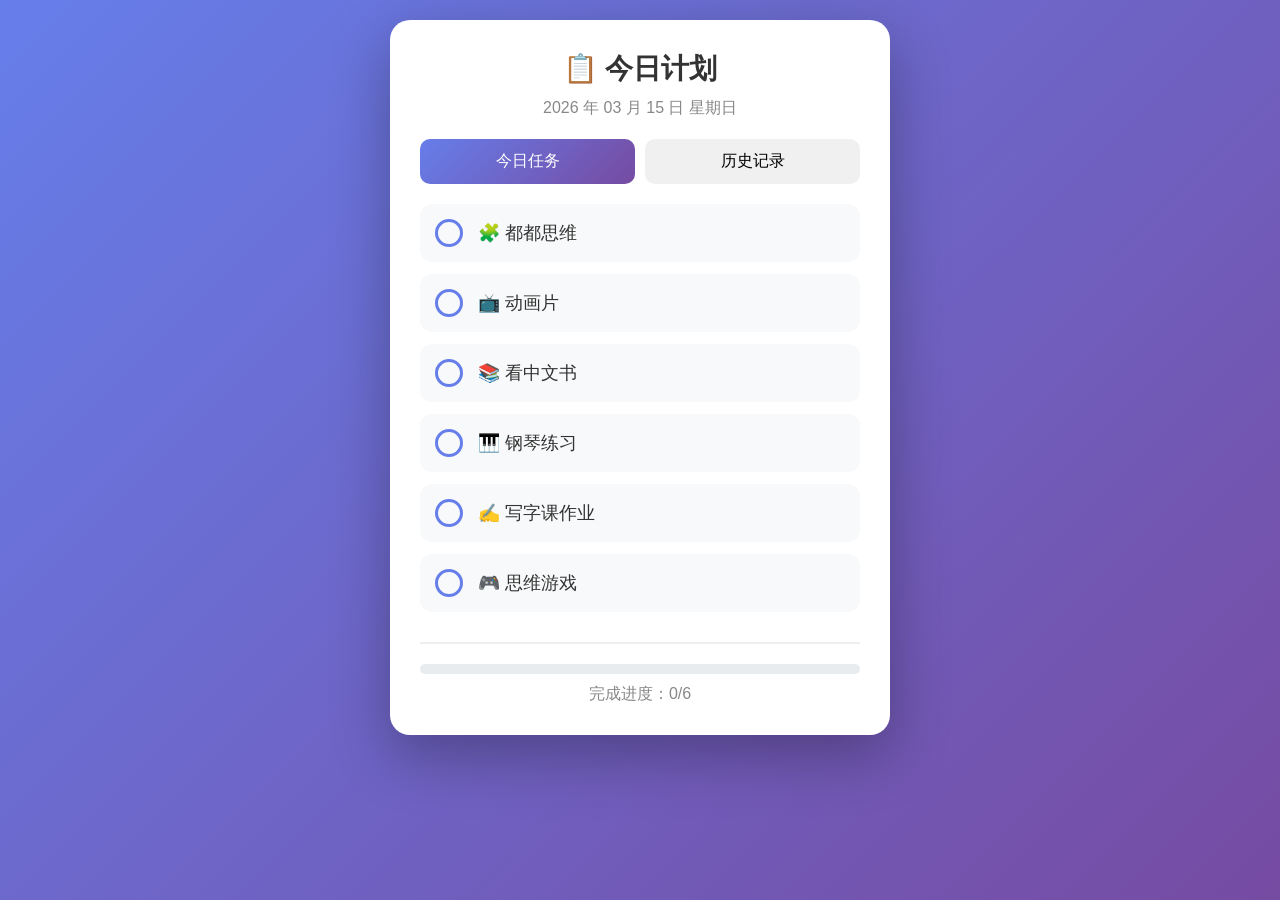
==== today.html @ c58dd6b8 "Add todolist app with history tracking" ====
<!DOCTYPE html>
<html lang="zh-CN">
<head>
    <meta charset="UTF-8">
    <meta name="viewport" content="width=device-width, initial-scale=1.0">
    <title>📋 今日计划</title>
    <style>
        * {
            margin: 0;
            padding: 0;
            box-sizing: border-box;
        }
        body {
            font-family: -apple-system, BlinkMacSystemFont, "Segoe UI", Roboto, sans-serif;
            background: linear-gradient(135deg, #667eea 0%, #764ba2 100%);
            min-height: 100vh;
            padding: 20px;
        }
        .container {
            max-width: 500px;
            margin: 0 auto;
            background: white;
            border-radius: 20px;
            padding: 30px;
            box-shadow: 0 20px 60px rgba(0,0,0,0.3);
        }
        h1 {
            text-align: center;
            color: #333;
            margin-bottom: 10px;
            font-size: 28px;
        }
        .date {
            text-align: center;
            color: #888;
            margin-bottom: 20px;
            font-size: 16px;
        }
        .nav-tabs {
            display: flex;
            gap: 10px;
            margin-bottom: 20px;
        }
        .nav-tab {
            flex: 1;
            padding: 12px;
            border: none;
            background: #f0f0f0;
            border-radius: 10px;
            cursor: pointer;
            font-size: 16px;
            transition: all 0.3s;
        }
        .nav-tab.active {
            background: linear-gradient(135deg, #667eea, #764ba2);
            color: white;
        }
        .task-list {
            list-style: none;
        }
        .task-item {
            display: flex;
            align-items: center;
            padding: 15px;
            margin-bottom: 12px;
            background: #f8f9fa;
            border-radius: 12px;
            cursor: pointer;
            transition: all 0.3s ease;
        }
        .task-item:hover {
            background: #e9ecef;
            transform: translateX(5px);
        }
        .task-item.completed {
            background: #d4edda;
            opacity: 0.7;
        }
        .task-item.completed .task-text {
            text-decoration: line-through;
            color: #888;
        }
        .checkbox {
            width: 28px;
            height: 28px;
            border: 3px solid #667eea;
            border-radius: 50%;
            margin-right: 15px;
            display: flex;
            align-items: center;
            justify-content: center;
            flex-shrink: 0;
            transition: all 0.3s ease;
        }
        .task-item.completed .checkbox {
            background: #28a745;
            border-color: #28a745;
        }
        .checkbox::after {
            content: '✓';
            color: white;
            font-size: 18px;
            font-weight: bold;
            display: none;
        }
        .task-item.completed .checkbox::after {
            display: block;
        }
        .task-text {
            font-size: 18px;
            color: #333;
            flex-grow: 1;
        }
        .progress {
            margin-top: 30px;
            padding-top: 20px;
            border-top: 2px solid #eee;
        }
        .progress-bar {
            height: 10px;
            background: #e9ecef;
            border-radius: 5px;
            overflow: hidden;
            margin-bottom: 10px;
        }
        .progress-fill {
            height: 100%;
            background: linear-gradient(90deg, #667eea, #764ba2);
            width: 0%;
            transition: width 0.5s ease;
        }
        .progress-text {
            text-align: center;
            color: #888;
            font-size: 16px;
        }
        .history-list {
            list-style: none;
            max-height: 400px;
            overflow-y: auto;
        }
        .history-item {
            padding: 15px;
            margin-bottom: 10px;
            background: #f8f9fa;
            border-radius: 10px;
            cursor: pointer;
            transition: all 0.3s;
        }
        .history-item:hover {
            background: #e9ecef;
            transform: translateX(5px);
        }
        .history-date {
            font-weight: bold;
            color: #333;
            margin-bottom: 5px;
        }
        .history-stats {
            display: flex;
            gap: 15px;
            font-size: 14px;
            color: #888;
        }
        .history-stats .completed {
            color: #28a745;
        }
        .history-detail {
            margin-top: 20px;
            padding: 15px;
            background: #f8f9fa;
            border-radius: 10px;
        }
        .history-detail h3 {
            margin-bottom: 10px;
            color: #333;
        }
        .detail-task {
            display: flex;
            align-items: center;
            padding: 8px 0;
            border-bottom: 1px solid #eee;
        }
        .detail-task:last-child {
            border-bottom: none;
        }
        .detail-task.done {
            color: #28a745;
        }
        .detail-task.not-done {
            color: #dc3545;
        }
        .detail-task::before {
            content: '';
            width: 12px;
            height: 12px;
            border-radius: 50%;
            margin-right: 10px;
            display: inline-block;
        }
        .detail-task.done::before {
            background: #28a745;
        }
        .detail-task.not-done::before {
            border: 2px solid #dc3545;
        }
        .back-btn {
            width: 100%;
            padding: 12px;
            margin-top: 15px;
            border: none;
            background: linear-gradient(135deg, #667eea, #764ba2);
            color: white;
            border-radius: 10px;
            cursor: pointer;
            font-size: 16px;
        }
        .confetti {
            position: fixed;
            width: 10px;
            height: 10px;
            background: #f00;
            animation: fall 3s linear forwards;
            pointer-events: none;
        }
        @keyframes fall {
            to {
                transform: translateY(100vh) rotate(720deg);
                opacity: 0;
            }
        }
        .page {
            display: none;
        }
        .page.active {
            display: block;
        }
    </style>
</head>
<body>
    <div class="container">
        <h1>📋 今日计划</h1>
        <p class="date">2026 年 03 月 15 日 星期日</p>
        
        <!-- 导航标签 -->
        <div class="nav-tabs">
            <button class="nav-tab active" onclick="showPage('today')">今日任务</button>
            <button class="nav-tab" onclick="showPage('history')">历史记录</button>
        </div>
        
        <!-- 今日任务页面 -->
        <div id="today-page" class="page active">
            <ul class="task-list">
                <li class="task-item" onclick="toggleTask(this)">
                    <div class="checkbox"></div>
                    <span class="task-text">🧩 都都思维</span>
                </li>
                <li class="task-item" onclick="toggleTask(this)">
                    <div class="checkbox"></div>
                    <span class="task-text">📺 动画片</span>
                </li>
                <li class="task-item" onclick="toggleTask(this)">
                    <div class="checkbox"></div>
                    <span class="task-text">📚 看中文书</span>
                </li>
                <li class="task-item" onclick="toggleTask(this)">
                    <div class="checkbox"></div>
                    <span class="task-text">🎹 钢琴练习</span>
                </li>
                <li class="task-item" onclick="toggleTask(this)">
                    <div class="checkbox"></div>
                    <span class="task-text">✍️ 写字课作业</span>
                </li>
                <li class="task-item" onclick="toggleTask(this)">
                    <div class="checkbox"></div>
                    <span class="task-text">🎮 思维游戏</span>
                </li>
            </ul>
            
            <div class="progress">
                <div class="progress-bar">
                    <div class="progress-fill" id="progressFill"></div>
                </div>
                <p class="progress-text" id="progressText">完成进度：0/6</p>
            </div>
        </div>
        
        <!-- 历史记录页面 -->
        <div id="history-page" class="page">
            <h3 style="margin-bottom: 15px; color: #333;">📅 历史完成记录</h3>
            <ul class="history-list" id="historyList">
                <!-- 历史记录动态生成 -->
            </ul>
            <div id="historyDetail" style="display: none;">
                <div class="history-detail">
                    <h3 id="detailDate"></h3>
                    <div id="detailTasks"></div>
                </div>
                <button class="back-btn" onclick="showHistoryList()">← 返回列表</button>
            </div>
        </div>
    </div>

    <script>
        const TASKS = [
            '🧩 都都思维',
            '📺 动画片',
            '📚 看中文书',
            '🎹 钢琴练习',
            '✍️ 写字课作业',
            '🎮 思维游戏'
        ];
        const TODAY = '2026-03-15';

        // 获取存储的数据
        function getStorage() {
            const data = localStorage.getItem('todolistData');
            return data ? JSON.parse(data) : { days: {} };
        }

        // 保存数据
        function saveStorage(data) {
            localStorage.setItem('todolistData', JSON.stringify(data));
        }

        // 获取今日任务状态
        function getTodayState() {
            const storage = getStorage();
            if (!storage.days[TODAY]) {
                storage.days[TODAY] = Array(TASKS.length).fill(false);
                saveStorage(storage);
            }
            return storage.days[TODAY];
        }

        // 保存今日任务状态
        function saveTodayState(state) {
            const storage = getStorage();
            storage.days[TODAY] = state;
            saveStorage(storage);
        }

        // 初始化今日任务
        function initTodayTasks() {
            const state = getTodayState();
            const items = document.querySelectorAll('.task-item');
            items.forEach((item, index) => {
                if (state[index]) {
                    item.classList.add('completed');
                }
            });
            updateProgress();
        }

        // 切换任务状态
        function toggleTask(element) {
            element.classList.toggle('completed');
            const items = document.querySelectorAll('.task-item');
            const state = Array.from(items).map(item => item.classList.contains('completed'));
            saveTodayState(state);
            updateProgress();
            
            if (element.classList.contains('completed')) {
                createConfetti();
            }
        }

        // 更新进度
        function updateProgress() {
            const items = document.querySelectorAll('.task-item');
            const completed = document.querySelectorAll('.task-item.completed').length;
            const total = items.length;
            const percentage = (completed / total) * 100;
            
            document.getElementById('progressFill').style.width = percentage + '%';
            document.getElementById('progressText').textContent = `完成进度：${completed}/${total}`;
            
            if (completed === total && total > 0) {
                document.getElementById('progressText').textContent = '🎉 太棒了！全部完成！';
            }
        }

        // 切换页面
        function showPage(page) {
            document.querySelectorAll('.page').forEach(p => p.classList.remove('active'));
            document.querySelectorAll('.nav-tab').forEach(t => t.classList.remove('active'));
            
            if (page === 'today') {
                document.getElementById('today-page').classList.add('active');
                document.querySelectorAll('.nav-tab')[0].classList.add('active');
            } else {
                document.getElementById('history-page').classList.add('active');
                document.querySelectorAll('.nav-tab')[1].classList.add('active');
                showHistoryList();
            }
        }

        // 显示历史列表
        function showHistoryList() {
            document.getElementById('historyDetail').style.display = 'none';
            const storage = getStorage();
            const historyList = document.getElementById('historyList');
            historyList.innerHTML = '';
            
            const dates = Object.keys(storage.days).sort().reverse();
            
            if (dates.length === 0) {
                historyList.innerHTML = '<li style="text-align: center; color: #888; padding: 20px;">暂无历史记录</li>';
                return;
            }
            
            dates.forEach(date => {
                const state = storage.days[date];
                const completed = state.filter(s => s).length;
                const total = state.length;
                const percent = Math.round((completed / total) * 100);
                
                const li = document.createElement('li');
                li.className = 'history-item';
                li.onclick = () => showHistoryDetail(date);
                li.innerHTML = `
                    <div class="history-date">${formatDate(date)}</div>
                    <div class="history-stats">
                        <span class="completed">✓ 完成 ${completed}/${total}</span>
                        <span>完成率 ${percent}%</span>
                    </div>
                `;
                historyList.appendChild(li);
            });
        }

        // 显示历史详情
        function showHistoryDetail(date) {
            document.getElementById('historyList').style.display = 'none';
            document.getElementById('historyDetail').style.display = 'block';
            
            const storage = getStorage();
            const state = storage.days[date];
            
            document.getElementById('detailDate').textContent = formatDate(date);
            const tasksDiv = document.getElementById('detailTasks');
            tasksDiv.innerHTML = '';
            
            state.forEach((done, index) => {
                const div = document.createElement('div');
                div.className = `detail-task ${done ? 'done' : 'not-done'}`;
                div.textContent = `${done ? '✓' : '✗'} ${TASKS[index]}`;
                tasksDiv.appendChild(div);
            });
        }

        // 返回列表
        function showHistoryList() {
            document.getElementById('historyDetail').style.display = 'none';
            document.getElementById('historyList').style.display = 'block';
        }

        // 格式化日期
        function formatDate(dateStr) {
            const date = new Date(dateStr + 'T00:00:00');
            const weekdays = ['星期日', '星期一', '星期二', '星期三', '星期四', '星期五', '星期六'];
            const year = date.getFullYear();
            const month = String(date.getMonth() + 1).padStart(2, '0');
            const day = String(date.getDate()).padStart(2, '0');
            const weekday = weekdays[date.getDay()];
            return `${year}年${month}月${day}日 ${weekday}`;
        }

        // 放烟花
        function createConfetti() {
            const colors = ['#f00', '#0f0', '#00f', '#ff0', '#0ff', '#f0f'];
            for (let i = 0; i < 30; i++) {
                setTimeout(() => {
                    const confetti = document.createElement('div');
                    confetti.className = 'confetti';
                    confetti.style.left = Math.random() * 100 + 'vw';
                    confetti.style.background = colors[Math.floor(Math.random() * colors.length)];
                    confetti.style.animationDuration = (Math.random() * 2 + 2) + 's';
                    document.body.appendChild(confetti);
                    
                    setTimeout(() => confetti.remove(), 4000);
                }, i * 50);
            }
        }

        // 初始化
        initTodayTasks();
    </script>
</body>
</html>
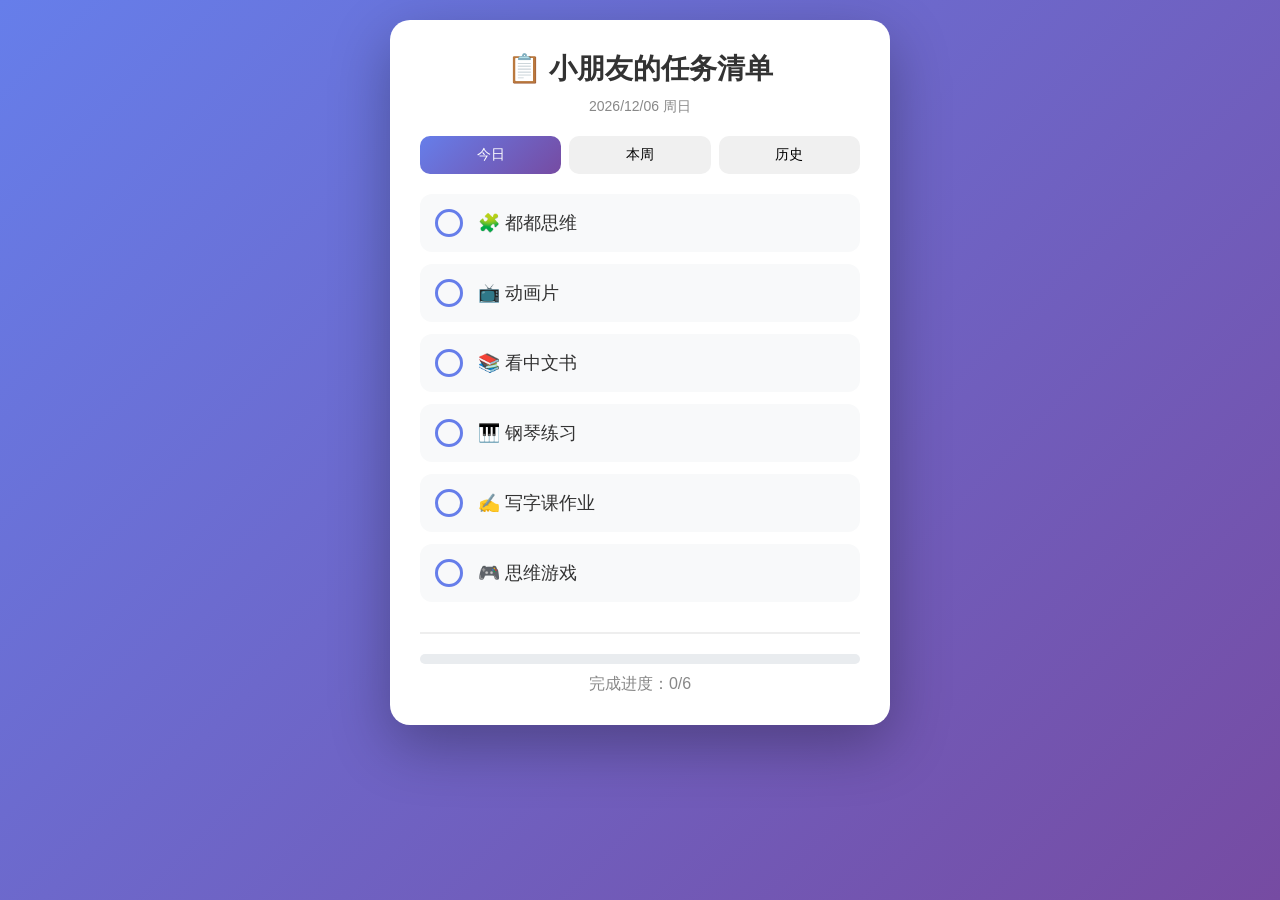
==== commit 11d18ab2: "Add weekly plan view" ====
--- a/today.html
+++ b/today.html
@@ -3,7 +3,7 @@
 <head>
     <meta charset="UTF-8">
     <meta name="viewport" content="width=device-width, initial-scale=1.0">
-    <title>📋 今日计划</title>
+    <title>📋 小朋友的任务清单</title>
     <style>
         * {
             margin: 0;
@@ -30,25 +30,25 @@
             margin-bottom: 10px;
             font-size: 28px;
         }
-        .date {
+        .subtitle {
             text-align: center;
             color: #888;
             margin-bottom: 20px;
-            font-size: 16px;
+            font-size: 14px;
         }
         .nav-tabs {
             display: flex;
-            gap: 10px;
+            gap: 8px;
             margin-bottom: 20px;
         }
         .nav-tab {
             flex: 1;
-            padding: 12px;
+            padding: 10px;
             border: none;
             background: #f0f0f0;
             border-radius: 10px;
             cursor: pointer;
-            font-size: 16px;
+            font-size: 14px;
             transition: all 0.3s;
         }
         .nav-tab.active {
@@ -235,17 +235,87 @@
         .page.active {
             display: block;
         }
+        .week-grid {
+            display: grid;
+            grid-template-columns: repeat(7, 1fr);
+            gap: 5px;
+            margin-bottom: 20px;
+        }
+        .day-card {
+            padding: 10px 5px;
+            background: #f8f9fa;
+            border-radius: 10px;
+            text-align: center;
+            cursor: pointer;
+            transition: all 0.3s;
+            border: 2px solid transparent;
+        }
+        .day-card:hover {
+            background: #e9ecef;
+        }
+        .day-card.today {
+            border-color: #667eea;
+            background: linear-gradient(135deg, #667eea, #764ba2);
+            color: white;
+        }
+        .day-card .day-name {
+            font-size: 12px;
+            margin-bottom: 5px;
+        }
+        .day-card .day-date {
+            font-size: 18px;
+            font-weight: bold;
+        }
+        .day-card .day-status {
+            font-size: 10px;
+            margin-top: 5px;
+        }
+        .future-list {
+            list-style: none;
+        }
+        .future-item {
+            padding: 15px;
+            margin-bottom: 10px;
+            background: #f8f9fa;
+            border-radius: 10px;
+            cursor: pointer;
+            transition: all 0.3s;
+            border-left: 4px solid #667eea;
+        }
+        .future-item:hover {
+            background: #e9ecef;
+            transform: translateX(5px);
+        }
+        .future-date {
+            font-weight: bold;
+            color: #333;
+            margin-bottom: 5px;
+        }
+        .future-tasks {
+            font-size: 14px;
+            color: #888;
+        }
+        .empty-state {
+            text-align: center;
+            color: #888;
+            padding: 40px 20px;
+        }
+        .empty-state .icon {
+            font-size: 48px;
+            margin-bottom: 10px;
+        }
     </style>
 </head>
 <body>
     <div class="container">
-        <h1>📋 今日计划</h1>
-        <p class="date">2026 年 03 月 15 日 星期日</p>
+        <h1>📋 小朋友的任务清单</h1>
+        <p class="subtitle" id="currentDate"></p>
         
         <!-- 导航标签 -->
         <div class="nav-tabs">
-            <button class="nav-tab active" onclick="showPage('today')">今日任务</button>
-            <button class="nav-tab" onclick="showPage('history')">历史记录</button>
+            <button class="nav-tab active" onclick="showPage('today')">今日</button>
+            <button class="nav-tab" onclick="showPage('week')">本周</button>
+            <button class="nav-tab" onclick="showPage('history')">历史</button>
         </div>
         
         <!-- 今日任务页面 -->
@@ -285,6 +355,20 @@
             </div>
         </div>
         
+        <!-- 本周计划页面 -->
+        <div id="week-page" class="page">
+            <h3 style="margin-bottom: 15px; color: #333;">📅 本周计划</h3>
+            <div class="week-grid" id="weekGrid">
+                <!-- 动态生成 -->
+            </div>
+            <div id="weekDetail" style="display: none;">
+                <ul class="task-list" id="weekTaskList">
+                    <!-- 动态生成 -->
+                </ul>
+                <button class="back-btn" onclick="showWeekGrid()">← 返回周视图</button>
+            </div>
+        </div>
+        
         <!-- 历史记录页面 -->
         <div id="history-page" class="page">
             <h3 style="margin-bottom: 15px; color: #333;">📅 历史完成记录</h3>
@@ -310,7 +394,31 @@
             '✍️ 写字课作业',
             '🎮 思维游戏'
         ];
-        const TODAY = '2026-03-15';
+        const WEEKDAYS = ['周日', '周一', '周二', '周三', '周四', '周五', '周六'];
+
+        // 获取今天日期字符串
+        function getTodayStr() {
+            const today = new Date();
+            return formatDateKey(today);
+        }
+
+        // 格式化日期键
+        function formatDateKey(date) {
+            const year = date.getFullYear();
+            const month = String(date.getMonth() + 1).padStart(2, '0');
+            const day = String(date.getDate()).padStart(2, '0');
+            return `${year}-${month}-${day}`;
+        }
+
+        // 格式化显示日期
+        function formatDateDisplay(dateStr) {
+            const date = new Date(dateStr + 'T00:00:00');
+            const year = date.getFullYear();
+            const month = String(date.getMonth() + 1).padStart(2, '0');
+            const day = String(date.getDate()).padStart(2, '0');
+            const weekday = WEEKDAYS[date.getDay()];
+            return `${year}/${month}/${day} ${weekday}`;
+        }
 
         // 获取存储的数据
         function getStorage() {
@@ -323,26 +431,27 @@
             localStorage.setItem('todolistData', JSON.stringify(data));
         }
 
-        // 获取今日任务状态
-        function getTodayState() {
+        // 获取某天任务状态
+        function getDayState(dateStr) {
             const storage = getStorage();
-            if (!storage.days[TODAY]) {
-                storage.days[TODAY] = Array(TASKS.length).fill(false);
+            if (!storage.days[dateStr]) {
+                storage.days[dateStr] = Array(TASKS.length).fill(false);
                 saveStorage(storage);
             }
-            return storage.days[TODAY];
-        }
-
-        // 保存今日任务状态
-        function saveTodayState(state) {
+            return storage.days[dateStr];
+        }
+
+        // 保存某天任务状态
+        function saveDayState(dateStr, state) {
             const storage = getStorage();
-            storage.days[TODAY] = state;
+            storage.days[dateStr] = state;
             saveStorage(storage);
         }
 
         // 初始化今日任务
         function initTodayTasks() {
-            const state = getTodayState();
+            const today = getTodayStr();
+            const state = getDayState(today);
             const items = document.querySelectorAll('.task-item');
             items.forEach((item, index) => {
                 if (state[index]) {
@@ -357,7 +466,7 @@
             element.classList.toggle('completed');
             const items = document.querySelectorAll('.task-item');
             const state = Array.from(items).map(item => item.classList.contains('completed'));
-            saveTodayState(state);
+            saveDayState(getTodayStr(), state);
             updateProgress();
             
             if (element.classList.contains('completed')) {
@@ -388,11 +497,87 @@
             if (page === 'today') {
                 document.getElementById('today-page').classList.add('active');
                 document.querySelectorAll('.nav-tab')[0].classList.add('active');
+            } else if (page === 'week') {
+                document.getElementById('week-page').classList.add('active');
+                document.querySelectorAll('.nav-tab')[1].classList.add('active');
+                showWeekGrid();
             } else {
                 document.getElementById('history-page').classList.add('active');
-                document.querySelectorAll('.nav-tab')[1].classList.add('active');
+                document.querySelectorAll('.nav-tab')[2].classList.add('active');
                 showHistoryList();
             }
+        }
+
+        // 显示周视图
+        function showWeekGrid() {
+            document.getElementById('weekDetail').style.display = 'none';
+            const grid = document.getElementById('weekGrid');
+            grid.innerHTML = '';
+            
+            const today = new Date();
+            const startOfWeek = new Date(today);
+            startOfWeek.setDate(today.getDate() - today.getDay());
+            
+            for (let i = 0; i < 7; i++) {
+                const date = new Date(startOfWeek);
+                date.setDate(startOfWeek.getDate() + i);
+                const dateStr = formatDateKey(date);
+                const isToday = dateStr === getTodayStr();
+                const state = getDayState(dateStr);
+                const completed = state.filter(s => s).length;
+                
+                const card = document.createElement('div');
+                card.className = `day-card${isToday ? ' today' : ''}`;
+                card.onclick = () => showDayDetail(dateStr);
+                card.innerHTML = `
+                    <div class="day-name">${WEEKDAYS[date.getDay()]}</div>
+                    <div class="day-date">${date.getDate()}</div>
+                    <div class="day-status">${completed}/${TASKS.length}</div>
+                `;
+                grid.appendChild(card);
+            }
+        }
+
+        // 显示某天详情
+        function showDayDetail(dateStr) {
+            document.getElementById('weekGrid').style.display = 'none';
+            document.getElementById('weekDetail').style.display = 'block';
+            
+            const state = getDayState(dateStr);
+            const taskList = document.getElementById('weekTaskList');
+            taskList.innerHTML = '';
+            
+            document.getElementById('weekDetail').querySelector('h3').textContent = formatDateDisplay(dateStr);
+            
+            state.forEach((done, index) => {
+                const li = document.createElement('li');
+                li.className = `task-item${done ? ' completed' : ''}`;
+                li.onclick = () => toggleWeekTask(dateStr, index, li);
+                li.innerHTML = `
+                    <div class="checkbox"></div>
+                    <span class="task-text">${TASKS[index]}</span>
+                `;
+                taskList.appendChild(li);
+            });
+        }
+
+        // 切换周视图任务
+        function toggleWeekTask(dateStr, index, element) {
+            const state = getDayState(dateStr);
+            state[index] = !state[index];
+            saveDayState(dateStr, state);
+            element.classList.toggle('completed');
+            showWeekGrid();
+            
+            if (state[index]) {
+                createConfetti();
+            }
+        }
+
+        // 返回周视图
+        function showWeekGrid() {
+            document.getElementById('weekDetail').style.display = 'none';
+            document.getElementById('weekGrid').style.display = 'grid';
         }
 
         // 显示历史列表
@@ -405,7 +590,7 @@
             const dates = Object.keys(storage.days).sort().reverse();
             
             if (dates.length === 0) {
-                historyList.innerHTML = '<li style="text-align: center; color: #888; padding: 20px;">暂无历史记录</li>';
+                historyList.innerHTML = '<div class="empty-state"><div class="icon">📭</div><p>暂无历史记录</p></div>';
                 return;
             }
             
@@ -419,7 +604,7 @@
                 li.className = 'history-item';
                 li.onclick = () => showHistoryDetail(date);
                 li.innerHTML = `
-                    <div class="history-date">${formatDate(date)}</div>
+                    <div class="history-date">${formatDateDisplay(date)}</div>
                     <div class="history-stats">
                         <span class="completed">✓ 完成 ${completed}/${total}</span>
                         <span>完成率 ${percent}%</span>
@@ -437,7 +622,7 @@
             const storage = getStorage();
             const state = storage.days[date];
             
-            document.getElementById('detailDate').textContent = formatDate(date);
+            document.getElementById('detailDate').textContent = formatDateDisplay(date);
             const tasksDiv = document.getElementById('detailTasks');
             tasksDiv.innerHTML = '';
             
@@ -453,17 +638,6 @@
         function showHistoryList() {
             document.getElementById('historyDetail').style.display = 'none';
             document.getElementById('historyList').style.display = 'block';
-        }
-
-        // 格式化日期
-        function formatDate(dateStr) {
-            const date = new Date(dateStr + 'T00:00:00');
-            const weekdays = ['星期日', '星期一', '星期二', '星期三', '星期四', '星期五', '星期六'];
-            const year = date.getFullYear();
-            const month = String(date.getMonth() + 1).padStart(2, '0');
-            const day = String(date.getDate()).padStart(2, '0');
-            const weekday = weekdays[date.getDay()];
-            return `${year}年${month}月${day}日 ${weekday}`;
         }
 
         // 放烟花
@@ -484,6 +658,7 @@
         }
 
         // 初始化
+        document.getElementById('currentDate').textContent = formatDateDisplay(getTodayStr());
         initTodayTasks();
     </script>
 </body>
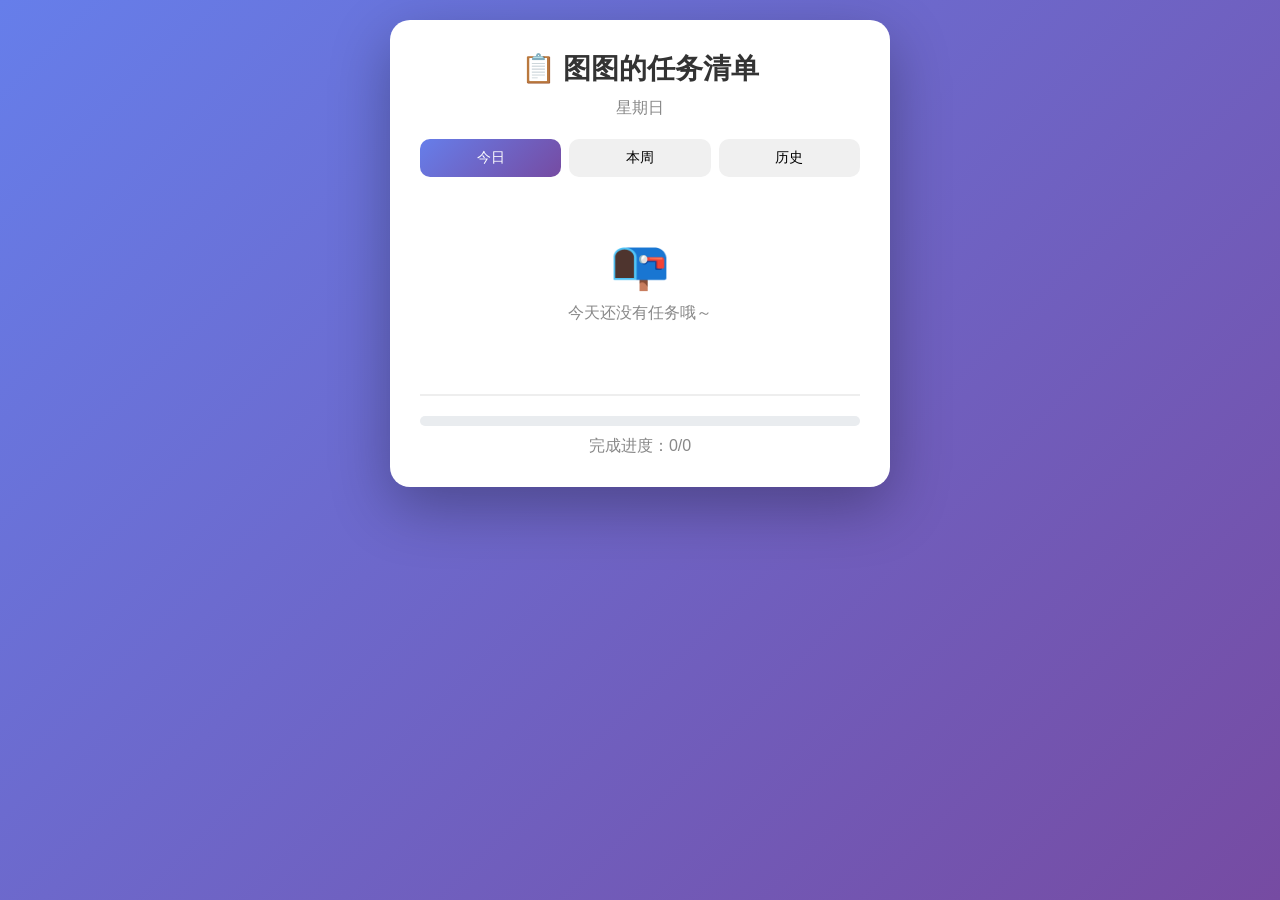
==== commit 300e1b14: "Update: 图图的任务清单，按星期显示" ====
--- a/today.html
+++ b/today.html
@@ -3,7 +3,7 @@
 <head>
     <meta charset="UTF-8">
     <meta name="viewport" content="width=device-width, initial-scale=1.0">
-    <title>📋 小朋友的任务清单</title>
+    <title>📋 图图的任务清单</title>
     <style>
         * {
             margin: 0;
@@ -34,7 +34,7 @@
             text-align: center;
             color: #888;
             margin-bottom: 20px;
-            font-size: 14px;
+            font-size: 16px;
         }
         .nav-tabs {
             display: flex;
@@ -308,8 +308,8 @@
 </head>
 <body>
     <div class="container">
-        <h1>📋 小朋友的任务清单</h1>
-        <p class="subtitle" id="currentDate"></p>
+        <h1>📋 图图的任务清单</h1>
+        <p class="subtitle" id="todayDisplay"></p>
         
         <!-- 导航标签 -->
         <div class="nav-tabs">
@@ -320,38 +320,15 @@
         
         <!-- 今日任务页面 -->
         <div id="today-page" class="page active">
-            <ul class="task-list">
-                <li class="task-item" onclick="toggleTask(this)">
-                    <div class="checkbox"></div>
-                    <span class="task-text">🧩 都都思维</span>
-                </li>
-                <li class="task-item" onclick="toggleTask(this)">
-                    <div class="checkbox"></div>
-                    <span class="task-text">📺 动画片</span>
-                </li>
-                <li class="task-item" onclick="toggleTask(this)">
-                    <div class="checkbox"></div>
-                    <span class="task-text">📚 看中文书</span>
-                </li>
-                <li class="task-item" onclick="toggleTask(this)">
-                    <div class="checkbox"></div>
-                    <span class="task-text">🎹 钢琴练习</span>
-                </li>
-                <li class="task-item" onclick="toggleTask(this)">
-                    <div class="checkbox"></div>
-                    <span class="task-text">✍️ 写字课作业</span>
-                </li>
-                <li class="task-item" onclick="toggleTask(this)">
-                    <div class="checkbox"></div>
-                    <span class="task-text">🎮 思维游戏</span>
-                </li>
+            <ul class="task-list" id="todayTaskList">
+                <!-- 动态生成 -->
             </ul>
             
             <div class="progress">
                 <div class="progress-bar">
                     <div class="progress-fill" id="progressFill"></div>
                 </div>
-                <p class="progress-text" id="progressText">完成进度：0/6</p>
+                <p class="progress-text" id="progressText">完成进度：0/0</p>
             </div>
         </div>
         
@@ -362,6 +339,7 @@
                 <!-- 动态生成 -->
             </div>
             <div id="weekDetail" style="display: none;">
+                <h3 style="margin-bottom: 15px; color: #333;" id="weekDetailTitle"></h3>
                 <ul class="task-list" id="weekTaskList">
                     <!-- 动态生成 -->
                 </ul>
@@ -386,100 +364,117 @@
     </div>
 
     <script>
-        const TASKS = [
-            '🧩 都都思维',
-            '📺 动画片',
-            '📚 看中文书',
-            '🎹 钢琴练习',
-            '✍️ 写字课作业',
-            '🎮 思维游戏'
-        ];
-        const WEEKDAYS = ['周日', '周一', '周二', '周三', '周四', '周五', '周六'];
-
-        // 获取今天日期字符串
-        function getTodayStr() {
+        const WEEKDAYS = ['sunday', 'monday', 'tuesday', 'wednesday', 'thursday', 'friday', 'saturday'];
+        const WEEKDAYS_CN = ['星期日', '星期一', '星期二', '星期三', '星期四', '星期五', '星期六'];
+        const WEEKDAYS_SHORT = ['周日', '周一', '周二', '周三', '周四', '周五', '周六'];
+
+        // 获取今天星期几
+        function getTodayWeekday() {
             const today = new Date();
-            return formatDateKey(today);
-        }
-
-        // 格式化日期键
-        function formatDateKey(date) {
-            const year = date.getFullYear();
-            const month = String(date.getMonth() + 1).padStart(2, '0');
-            const day = String(date.getDate()).padStart(2, '0');
-            return `${year}-${month}-${day}`;
-        }
-
-        // 格式化显示日期
-        function formatDateDisplay(dateStr) {
-            const date = new Date(dateStr + 'T00:00:00');
-            const year = date.getFullYear();
-            const month = String(date.getMonth() + 1).padStart(2, '0');
-            const day = String(date.getDate()).padStart(2, '0');
-            const weekday = WEEKDAYS[date.getDay()];
-            return `${year}/${month}/${day} ${weekday}`;
+            return WEEKDAYS[today.getDay()];
+        }
+
+        // 获取今天显示文本
+        function getTodayDisplay() {
+            const today = new Date();
+            return WEEKDAYS_CN[today.getDay()];
         }
 
         // 获取存储的数据
         function getStorage() {
-            const data = localStorage.getItem('todolistData');
-            return data ? JSON.parse(data) : { days: {} };
+            const data = localStorage.getItem('tudouData');
+            return data ? JSON.parse(data) : { tasks: {}, history: {} };
         }
 
         // 保存数据
         function saveStorage(data) {
-            localStorage.setItem('todolistData', JSON.stringify(data));
-        }
-
-        // 获取某天任务状态
+            localStorage.setItem('tudouData', JSON.stringify(data));
+        }
+
+        // 获取某天的任务
+        function getTasks(weekday) {
+            const storage = getStorage();
+            if (!storage.tasks[weekday]) {
+                storage.tasks[weekday] = [];
+                saveStorage(storage);
+            }
+            return storage.tasks[weekday];
+        }
+
+        // 保存某天的任务
+        function saveTasks(weekday, tasks) {
+            const storage = getStorage();
+            storage.tasks[weekday] = tasks;
+            saveStorage(storage);
+        }
+
+        // 获取某天的完成状态
         function getDayState(dateStr) {
             const storage = getStorage();
-            if (!storage.days[dateStr]) {
-                storage.days[dateStr] = Array(TASKS.length).fill(false);
+            if (!storage.history[dateStr]) {
+                storage.history[dateStr] = [];
                 saveStorage(storage);
             }
-            return storage.days[dateStr];
-        }
-
-        // 保存某天任务状态
+            return storage.history[dateStr];
+        }
+
+        // 保存某天的完成状态
         function saveDayState(dateStr, state) {
             const storage = getStorage();
-            storage.days[dateStr] = state;
+            storage.history[dateStr] = state;
             saveStorage(storage);
         }
 
         // 初始化今日任务
         function initTodayTasks() {
-            const today = getTodayStr();
-            const state = getDayState(today);
-            const items = document.querySelectorAll('.task-item');
-            items.forEach((item, index) => {
-                if (state[index]) {
-                    item.classList.add('completed');
-                }
+            const weekday = getTodayWeekday();
+            const tasks = getTasks(weekday);
+            const state = getDayState(weekday);
+            
+            const taskList = document.getElementById('todayTaskList');
+            taskList.innerHTML = '';
+            
+            if (tasks.length === 0) {
+                taskList.innerHTML = '<div class="empty-state"><div class="icon">📭</div><p>今天还没有任务哦～</p></div>';
+                document.getElementById('progressText').textContent = '完成进度：0/0';
+                document.getElementById('progressFill').style.width = '0%';
+                return;
+            }
+            
+            tasks.forEach((task, index) => {
+                const completed = state[index] || false;
+                const li = document.createElement('li');
+                li.className = `task-item${completed ? ' completed' : ''}`;
+                li.onclick = () => toggleTodayTask(index, li);
+                li.innerHTML = `
+                    <div class="checkbox"></div>
+                    <span class="task-text">${task}</span>
+                `;
+                taskList.appendChild(li);
             });
-            updateProgress();
-        }
-
-        // 切换任务状态
-        function toggleTask(element) {
+            
+            updateProgress(tasks.length, state.filter(s => s).length);
+        }
+
+        // 切换今日任务状态
+        function toggleTodayTask(index, element) {
+            const weekday = getTodayWeekday();
+            const state = getDayState(weekday);
+            state[index] = !state[index];
+            saveDayState(weekday, state);
             element.classList.toggle('completed');
-            const items = document.querySelectorAll('.task-item');
-            const state = Array.from(items).map(item => item.classList.contains('completed'));
-            saveDayState(getTodayStr(), state);
-            updateProgress();
-            
-            if (element.classList.contains('completed')) {
+            
+            const tasks = getTasks(weekday);
+            updateProgress(tasks.length, state.filter(s => s).length);
+            
+            if (state[index]) {
                 createConfetti();
             }
         }
 
         // 更新进度
-        function updateProgress() {
-            const items = document.querySelectorAll('.task-item');
-            const completed = document.querySelectorAll('.task-item.completed').length;
-            const total = items.length;
-            const percentage = (completed / total) * 100;
+        function updateProgress(total, completed) {
+            const percentage = total > 0 ? (completed / total) * 100 : 0;
             
             document.getElementById('progressFill').style.width = percentage + '%';
             document.getElementById('progressText').textContent = `完成进度：${completed}/${total}`;
@@ -497,6 +492,7 @@
             if (page === 'today') {
                 document.getElementById('today-page').classList.add('active');
                 document.querySelectorAll('.nav-tab')[0].classList.add('active');
+                initTodayTasks();
             } else if (page === 'week') {
                 document.getElementById('week-page').classList.add('active');
                 document.querySelectorAll('.nav-tab')[1].classList.add('active');
@@ -514,58 +510,62 @@
             const grid = document.getElementById('weekGrid');
             grid.innerHTML = '';
             
-            const today = new Date();
-            const startOfWeek = new Date(today);
-            startOfWeek.setDate(today.getDate() - today.getDay());
+            const todayIndex = new Date().getDay();
             
             for (let i = 0; i < 7; i++) {
-                const date = new Date(startOfWeek);
-                date.setDate(startOfWeek.getDate() + i);
-                const dateStr = formatDateKey(date);
-                const isToday = dateStr === getTodayStr();
-                const state = getDayState(dateStr);
+                const weekday = WEEKDAYS[i];
+                const tasks = getTasks(weekday);
+                const state = getDayState(weekday);
                 const completed = state.filter(s => s).length;
+                const isToday = i === todayIndex;
                 
                 const card = document.createElement('div');
                 card.className = `day-card${isToday ? ' today' : ''}`;
-                card.onclick = () => showDayDetail(dateStr);
+                card.onclick = () => showDayDetail(weekday, i);
                 card.innerHTML = `
-                    <div class="day-name">${WEEKDAYS[date.getDay()]}</div>
-                    <div class="day-date">${date.getDate()}</div>
-                    <div class="day-status">${completed}/${TASKS.length}</div>
+                    <div class="day-name">${WEEKDAYS_SHORT[i]}</div>
+                    <div class="day-date">${tasks.length > 0 ? '📋' : '○'}</div>
+                    <div class="day-status">${completed}/${tasks.length}</div>
                 `;
                 grid.appendChild(card);
             }
         }
 
         // 显示某天详情
-        function showDayDetail(dateStr) {
+        function showDayDetail(weekday, dayIndex) {
             document.getElementById('weekGrid').style.display = 'none';
             document.getElementById('weekDetail').style.display = 'block';
             
-            const state = getDayState(dateStr);
+            const tasks = getTasks(weekday);
+            const state = getDayState(weekday);
             const taskList = document.getElementById('weekTaskList');
             taskList.innerHTML = '';
             
-            document.getElementById('weekDetail').querySelector('h3').textContent = formatDateDisplay(dateStr);
-            
-            state.forEach((done, index) => {
+            document.getElementById('weekDetailTitle').textContent = WEEKDAYS_CN[dayIndex];
+            
+            if (tasks.length === 0) {
+                taskList.innerHTML = '<div class="empty-state"><div class="icon">📭</div><p>这天还没有任务哦～</p></div>';
+                return;
+            }
+            
+            tasks.forEach((task, index) => {
+                const completed = state[index] || false;
                 const li = document.createElement('li');
-                li.className = `task-item${done ? ' completed' : ''}`;
-                li.onclick = () => toggleWeekTask(dateStr, index, li);
+                li.className = `task-item${completed ? ' completed' : ''}`;
+                li.onclick = () => toggleWeekTask(weekday, index, li);
                 li.innerHTML = `
                     <div class="checkbox"></div>
-                    <span class="task-text">${TASKS[index]}</span>
+                    <span class="task-text">${task}</span>
                 `;
                 taskList.appendChild(li);
             });
         }
 
         // 切换周视图任务
-        function toggleWeekTask(dateStr, index, element) {
-            const state = getDayState(dateStr);
+        function toggleWeekTask(weekday, index, element) {
+            const state = getDayState(weekday);
             state[index] = !state[index];
-            saveDayState(dateStr, state);
+            saveDayState(weekday, state);
             element.classList.toggle('completed');
             showWeekGrid();
             
@@ -587,7 +587,7 @@
             const historyList = document.getElementById('historyList');
             historyList.innerHTML = '';
             
-            const dates = Object.keys(storage.days).sort().reverse();
+            const dates = Object.keys(storage.history).sort().reverse();
             
             if (dates.length === 0) {
                 historyList.innerHTML = '<div class="empty-state"><div class="icon">📭</div><p>暂无历史记录</p></div>';
@@ -595,16 +595,17 @@
             }
             
             dates.forEach(date => {
-                const state = storage.days[date];
+                const state = storage.history[date];
+                const tasks = getTasks(date);
                 const completed = state.filter(s => s).length;
-                const total = state.length;
-                const percent = Math.round((completed / total) * 100);
+                const total = tasks.length;
+                const percent = total > 0 ? Math.round((completed / total) * 100) : 0;
                 
                 const li = document.createElement('li');
                 li.className = 'history-item';
                 li.onclick = () => showHistoryDetail(date);
                 li.innerHTML = `
-                    <div class="history-date">${formatDateDisplay(date)}</div>
+                    <div class="history-date">${WEEKDAYS_CN[WEEKDAYS.indexOf(date)] || date}</div>
                     <div class="history-stats">
                         <span class="completed">✓ 完成 ${completed}/${total}</span>
                         <span>完成率 ${percent}%</span>
@@ -620,16 +621,23 @@
             document.getElementById('historyDetail').style.display = 'block';
             
             const storage = getStorage();
-            const state = storage.days[date];
-            
-            document.getElementById('detailDate').textContent = formatDateDisplay(date);
+            const state = storage.history[date];
+            const tasks = getTasks(date);
+            
+            document.getElementById('detailDate').textContent = WEEKDAYS_CN[WEEKDAYS.indexOf(date)] || date;
             const tasksDiv = document.getElementById('detailTasks');
             tasksDiv.innerHTML = '';
             
+            if (tasks.length === 0) {
+                tasksDiv.innerHTML = '<div class="empty-state"><p>暂无任务</p></div>';
+                return;
+            }
+            
             state.forEach((done, index) => {
+                const task = tasks[index] || '未知任务';
                 const div = document.createElement('div');
                 div.className = `detail-task ${done ? 'done' : 'not-done'}`;
-                div.textContent = `${done ? '✓' : '✗'} ${TASKS[index]}`;
+                div.textContent = `${done ? '✓' : '✗'} ${task}`;
                 tasksDiv.appendChild(div);
             });
         }
@@ -658,7 +666,7 @@
         }
 
         // 初始化
-        document.getElementById('currentDate').textContent = formatDateDisplay(getTodayStr());
+        document.getElementById('todayDisplay').textContent = getTodayDisplay();
         initTodayTasks();
     </script>
 </body>
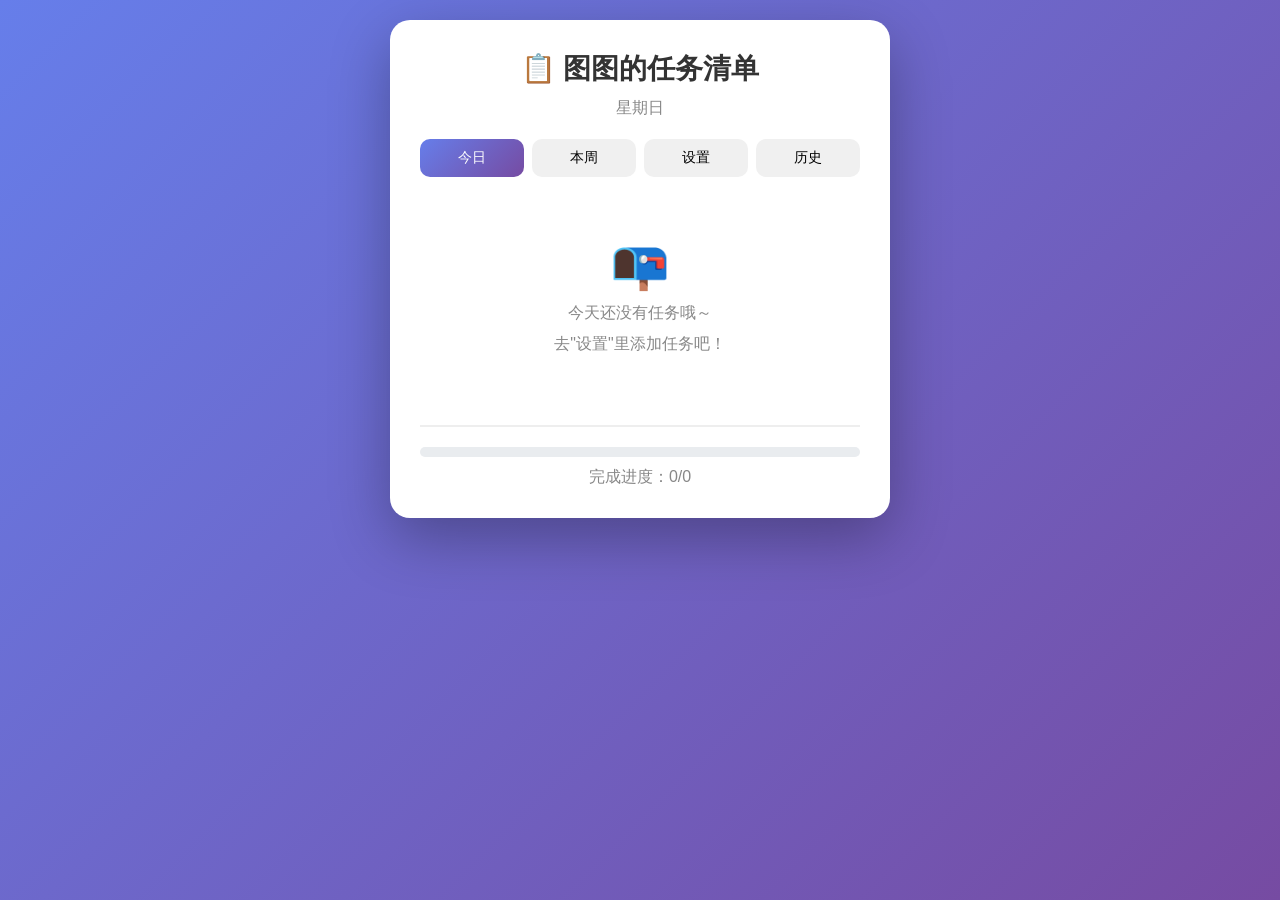
==== commit 848e91c1: "整合初始化功能到设置页，支持任务编辑" ====
--- a/today.html
+++ b/today.html
@@ -134,6 +134,41 @@
             color: #888;
             font-size: 16px;
         }
+        .week-grid {
+            display: grid;
+            grid-template-columns: repeat(7, 1fr);
+            gap: 5px;
+            margin-bottom: 20px;
+        }
+        .day-card {
+            padding: 10px 5px;
+            background: #f8f9fa;
+            border-radius: 10px;
+            text-align: center;
+            cursor: pointer;
+            transition: all 0.3s;
+            border: 2px solid transparent;
+        }
+        .day-card:hover {
+            background: #e9ecef;
+        }
+        .day-card.today {
+            border-color: #667eea;
+            background: linear-gradient(135deg, #667eea, #764ba2);
+            color: white;
+        }
+        .day-card .day-name {
+            font-size: 12px;
+            margin-bottom: 5px;
+        }
+        .day-card .day-date {
+            font-size: 18px;
+            font-weight: bold;
+        }
+        .day-card .day-status {
+            font-size: 10px;
+            margin-top: 5px;
+        }
         .history-list {
             list-style: none;
             max-height: 400px;
@@ -164,45 +199,6 @@
         }
         .history-stats .completed {
             color: #28a745;
-        }
-        .history-detail {
-            margin-top: 20px;
-            padding: 15px;
-            background: #f8f9fa;
-            border-radius: 10px;
-        }
-        .history-detail h3 {
-            margin-bottom: 10px;
-            color: #333;
-        }
-        .detail-task {
-            display: flex;
-            align-items: center;
-            padding: 8px 0;
-            border-bottom: 1px solid #eee;
-        }
-        .detail-task:last-child {
-            border-bottom: none;
-        }
-        .detail-task.done {
-            color: #28a745;
-        }
-        .detail-task.not-done {
-            color: #dc3545;
-        }
-        .detail-task::before {
-            content: '';
-            width: 12px;
-            height: 12px;
-            border-radius: 50%;
-            margin-right: 10px;
-            display: inline-block;
-        }
-        .detail-task.done::before {
-            background: #28a745;
-        }
-        .detail-task.not-done::before {
-            border: 2px solid #dc3545;
         }
         .back-btn {
             width: 100%;
@@ -235,66 +231,6 @@
         .page.active {
             display: block;
         }
-        .week-grid {
-            display: grid;
-            grid-template-columns: repeat(7, 1fr);
-            gap: 5px;
-            margin-bottom: 20px;
-        }
-        .day-card {
-            padding: 10px 5px;
-            background: #f8f9fa;
-            border-radius: 10px;
-            text-align: center;
-            cursor: pointer;
-            transition: all 0.3s;
-            border: 2px solid transparent;
-        }
-        .day-card:hover {
-            background: #e9ecef;
-        }
-        .day-card.today {
-            border-color: #667eea;
-            background: linear-gradient(135deg, #667eea, #764ba2);
-            color: white;
-        }
-        .day-card .day-name {
-            font-size: 12px;
-            margin-bottom: 5px;
-        }
-        .day-card .day-date {
-            font-size: 18px;
-            font-weight: bold;
-        }
-        .day-card .day-status {
-            font-size: 10px;
-            margin-top: 5px;
-        }
-        .future-list {
-            list-style: none;
-        }
-        .future-item {
-            padding: 15px;
-            margin-bottom: 10px;
-            background: #f8f9fa;
-            border-radius: 10px;
-            cursor: pointer;
-            transition: all 0.3s;
-            border-left: 4px solid #667eea;
-        }
-        .future-item:hover {
-            background: #e9ecef;
-            transform: translateX(5px);
-        }
-        .future-date {
-            font-weight: bold;
-            color: #333;
-            margin-bottom: 5px;
-        }
-        .future-tasks {
-            font-size: 14px;
-            color: #888;
-        }
         .empty-state {
             text-align: center;
             color: #888;
@@ -303,6 +239,129 @@
         .empty-state .icon {
             font-size: 48px;
             margin-bottom: 10px;
+        }
+        .edit-container {
+            margin-top: 20px;
+        }
+        .edit-day-selector {
+            display: flex;
+            gap: 5px;
+            overflow-x: auto;
+            padding-bottom: 10px;
+            margin-bottom: 20px;
+        }
+        .edit-day-btn {
+            padding: 8px 12px;
+            border: 2px solid #667eea;
+            background: white;
+            color: #667eea;
+            border-radius: 20px;
+            cursor: pointer;
+            white-space: nowrap;
+            font-size: 14px;
+            transition: all 0.3s;
+        }
+        .edit-day-btn.active {
+            background: #667eea;
+            color: white;
+        }
+        .edit-task-list {
+            list-style: none;
+        }
+        .edit-task-item {
+            display: flex;
+            align-items: center;
+            padding: 10px;
+            margin-bottom: 8px;
+            background: #f8f9fa;
+            border-radius: 8px;
+        }
+        .edit-task-item input {
+            flex: 1;
+            padding: 8px 12px;
+            border: 1px solid #ddd;
+            border-radius: 6px;
+            font-size: 16px;
+            margin-right: 10px;
+        }
+        .edit-task-item .delete-btn {
+            padding: 8px 12px;
+            border: none;
+            background: #dc3545;
+            color: white;
+            border-radius: 6px;
+            cursor: pointer;
+            font-size: 14px;
+        }
+        .add-task-container {
+            display: flex;
+            gap: 10px;
+            margin-top: 15px;
+        }
+        .add-task-container input {
+            flex: 1;
+            padding: 12px;
+            border: 2px solid #667eea;
+            border-radius: 10px;
+            font-size: 16px;
+        }
+        .add-task-container button {
+            padding: 12px 20px;
+            border: none;
+            background: linear-gradient(135deg, #667eea, #764ba2);
+            color: white;
+            border-radius: 10px;
+            cursor: pointer;
+            font-size: 16px;
+        }
+        .init-btn {
+            width: 100%;
+            padding: 15px;
+            margin-top: 20px;
+            border: none;
+            background: linear-gradient(135deg, #28a745, #20c997);
+            color: white;
+            border-radius: 10px;
+            cursor: pointer;
+            font-size: 18px;
+            font-weight: bold;
+        }
+        .init-success {
+            text-align: center;
+            padding: 20px;
+            background: #d4edda;
+            color: #155724;
+            border-radius: 10px;
+            margin-top: 20px;
+        }
+        .detail-task {
+            display: flex;
+            align-items: center;
+            padding: 8px 0;
+            border-bottom: 1px solid #eee;
+        }
+        .detail-task:last-child {
+            border-bottom: none;
+        }
+        .detail-task.done {
+            color: #28a745;
+        }
+        .detail-task.not-done {
+            color: #dc3545;
+        }
+        .detail-task::before {
+            content: '';
+            width: 12px;
+            height: 12px;
+            border-radius: 50%;
+            margin-right: 10px;
+            display: inline-block;
+        }
+        .detail-task.done::before {
+            background: #28a745;
+        }
+        .detail-task.not-done::before {
+            border: 2px solid #dc3545;
         }
     </style>
 </head>
@@ -315,6 +374,7 @@
         <div class="nav-tabs">
             <button class="nav-tab active" onclick="showPage('today')">今日</button>
             <button class="nav-tab" onclick="showPage('week')">本周</button>
+            <button class="nav-tab" onclick="showPage('edit')">设置</button>
             <button class="nav-tab" onclick="showPage('history')">历史</button>
         </div>
         
@@ -347,6 +407,37 @@
             </div>
         </div>
         
+        <!-- 设置/编辑页面 -->
+        <div id="edit-page" class="page">
+            <h3 style="margin-bottom: 15px; color: #333;">⚙️ 任务设置</h3>
+            
+            <div id="initSection">
+                <p style="color: #888; margin-bottom: 15px;">首次使用，请先初始化任务清单</p>
+                <button class="init-btn" onclick="initDefaultTasks()">✅ 一键初始化</button>
+            </div>
+            
+            <div id="editSection" style="display: none;">
+                <div class="edit-day-selector" id="editDaySelector">
+                    <!-- 动态生成 -->
+                </div>
+                
+                <h4 id="editDayTitle" style="margin-bottom: 15px; color: #333;"></h4>
+                
+                <ul class="edit-task-list" id="editTaskList">
+                    <!-- 动态生成 -->
+                </ul>
+                
+                <div class="add-task-container">
+                    <input type="text" id="newTaskInput" placeholder="输入新任务..." onkeypress="if(event.enterKey) addTask()">
+                    <button onclick="addTask()">➕ 添加</button>
+                </div>
+                
+                <div class="init-success" id="saveSuccess" style="display: none;">
+                    ✅ 已保存
+                </div>
+            </div>
+        </div>
+        
         <!-- 历史记录页面 -->
         <div id="history-page" class="page">
             <h3 style="margin-bottom: 15px; color: #333;">📅 历史完成记录</h3>
@@ -354,8 +445,8 @@
                 <!-- 历史记录动态生成 -->
             </ul>
             <div id="historyDetail" style="display: none;">
-                <div class="history-detail">
-                    <h3 id="detailDate"></h3>
+                <div style="padding: 15px; background: #f8f9fa; border-radius: 10px;">
+                    <h3 id="detailDate" style="margin-bottom: 10px; color: #333;"></h3>
                     <div id="detailTasks"></div>
                 </div>
                 <button class="back-btn" onclick="showHistoryList()">← 返回列表</button>
@@ -368,6 +459,19 @@
         const WEEKDAYS_CN = ['星期日', '星期一', '星期二', '星期三', '星期四', '星期五', '星期六'];
         const WEEKDAYS_SHORT = ['周日', '周一', '周二', '周三', '周四', '周五', '周六'];
 
+        // 默认任务配置
+        const DEFAULT_TASKS = {
+            monday: ['🧩 都都思维', '📺 英语动画片', '🥔 土豆逗两集', '📚 看中文书', '✍️ 写字课作业', '🎹 钢琴练习'],
+            tuesday: ['🧸 小熊 app', '📺 英语动画片', '📖 三国演义一集', '🔤 学习拼音', '✍️ 写字课作业', '🎹 钢琴练习'],
+            wednesday: ['🧩 都都思维', '📺 英语动画片', '🥔 土豆逗两集', '💻 英语线上课', '✍️ 写字课作业', '🎹 钢琴练习'],
+            thursday: ['🧸 小熊 app', '📺 英语动画片', '📖 三国演义一集', '🔤 学习拼音', '✍️ 写字课作业', '🎹 钢琴练习'],
+            friday: ['🧩 都都思维', '🧸 小熊 app', '📺 英语动画片', '🥔 土豆逗两集', '💻 英语线上课', '📚 看中文书'],
+            saturday: ['✍️ 写字课', '🥊 散打课', '🧸 小熊 app', '🎬 纪录片一集', '📚 看中文书', '🔤 学习拼音', '🎹 钢琴练习', '📖 学而思能力书'],
+            sunday: ['🎹 钢琴课', '🧩 都都思维', '🧸 小熊 app', '📺 英语动画片', '📝 钢琴书面作业', '📚 看中文书', '💻 英语线上课', '⚽ 户外/运动', '🎬 纪录片一集']
+        };
+
+        let currentEditDay = 'monday';
+
         // 获取今天星期几
         function getTodayWeekday() {
             const today = new Date();
@@ -409,20 +513,42 @@
         }
 
         // 获取某天的完成状态
-        function getDayState(dateStr) {
+        function getDayState(weekday) {
             const storage = getStorage();
-            if (!storage.history[dateStr]) {
-                storage.history[dateStr] = [];
+            if (!storage.history[weekday]) {
+                storage.history[weekday] = [];
                 saveStorage(storage);
             }
-            return storage.history[dateStr];
+            return storage.history[weekday];
         }
 
         // 保存某天的完成状态
-        function saveDayState(dateStr, state) {
+        function saveDayState(weekday, state) {
             const storage = getStorage();
-            storage.history[dateStr] = state;
+            storage.history[weekday] = state;
             saveStorage(storage);
+        }
+
+        // 初始化默认任务
+        function initDefaultTasks() {
+            const storage = {
+                tasks: JSON.parse(JSON.stringify(DEFAULT_TASKS)),
+                history: {}
+            };
+            saveStorage(storage);
+            
+            document.getElementById('initSection').style.display = 'none';
+            document.getElementById('editSection').style.display = 'block';
+            showEditDaySelector();
+            
+            // 显示成功提示
+            const successDiv = document.getElementById('saveSuccess');
+            successDiv.textContent = '🎉 初始化成功！';
+            successDiv.style.display = 'block';
+            setTimeout(() => {
+                successDiv.style.display = 'none';
+                successDiv.textContent = '✅ 已保存';
+            }, 3000);
         }
 
         // 初始化今日任务
@@ -435,7 +561,7 @@
             taskList.innerHTML = '';
             
             if (tasks.length === 0) {
-                taskList.innerHTML = '<div class="empty-state"><div class="icon">📭</div><p>今天还没有任务哦～</p></div>';
+                taskList.innerHTML = '<div class="empty-state"><div class="icon">📭</div><p>今天还没有任务哦～</p><p style="margin-top: 10px;">去"设置"里添加任务吧！</p></div>';
                 document.getElementById('progressText').textContent = '完成进度：0/0';
                 document.getElementById('progressFill').style.width = '0%';
                 return;
@@ -497,11 +623,124 @@
                 document.getElementById('week-page').classList.add('active');
                 document.querySelectorAll('.nav-tab')[1].classList.add('active');
                 showWeekGrid();
+            } else if (page === 'edit') {
+                document.getElementById('edit-page').classList.add('active');
+                document.querySelectorAll('.nav-tab')[2].classList.add('active');
+                showEditPage();
             } else {
                 document.getElementById('history-page').classList.add('active');
-                document.querySelectorAll('.nav-tab')[2].classList.add('active');
+                document.querySelectorAll('.nav-tab')[3].classList.add('active');
                 showHistoryList();
             }
+        }
+
+        // 显示设置页面
+        function showEditPage() {
+            const storage = getStorage();
+            const hasData = storage.tasks && Object.keys(storage.tasks).length > 0;
+            
+            if (hasData && storage.tasks.monday && storage.tasks.monday.length > 0) {
+                document.getElementById('initSection').style.display = 'none';
+                document.getElementById('editSection').style.display = 'block';
+                showEditDaySelector();
+            } else {
+                document.getElementById('initSection').style.display = 'block';
+                document.getElementById('editSection').style.display = 'none';
+            }
+        }
+
+        // 显示编辑日期选择器
+        function showEditDaySelector() {
+            const selector = document.getElementById('editDaySelector');
+            selector.innerHTML = '';
+            
+            WEEKDAYS.forEach((day, index) => {
+                const btn = document.createElement('button');
+                btn.className = `edit-day-btn${day === currentEditDay ? ' active' : ''}`;
+                btn.textContent = WEEKDAYS_SHORT[index];
+                btn.onclick = () => selectEditDay(day, index);
+                selector.appendChild(btn);
+            });
+            
+            showEditTasks();
+        }
+
+        // 选择编辑日期
+        function selectEditDay(day, index) {
+            currentEditDay = day;
+            document.querySelectorAll('.edit-day-btn').forEach((btn, i) => {
+                btn.classList.toggle('active', i === index);
+            });
+            showEditTasks();
+        }
+
+        // 显示编辑任务列表
+        function showEditTasks() {
+            const tasks = getTasks(currentEditDay);
+            const taskList = document.getElementById('editTaskList');
+            const title = document.getElementById('editDayTitle');
+            
+            const dayIndex = WEEKDAYS.indexOf(currentEditDay);
+            title.textContent = `${WEEKDAYS_CN[dayIndex]} - ${tasks.length} 项任务`;
+            
+            taskList.innerHTML = '';
+            
+            if (tasks.length === 0) {
+                taskList.innerHTML = '<div class="empty-state" style="padding: 20px;"><p>还没有任务，添加一个吧！</p></div>';
+                return;
+            }
+            
+            tasks.forEach((task, index) => {
+                const li = document.createElement('li');
+                li.className = 'edit-task-item';
+                li.innerHTML = `
+                    <input type="text" value="${task}" onchange="updateTask(${index}, this.value)">
+                    <button class="delete-btn" onclick="deleteTask(${index})">删除</button>
+                `;
+                taskList.appendChild(li);
+            });
+        }
+
+        // 更新任务
+        function updateTask(index, value) {
+            const tasks = getTasks(currentEditDay);
+            tasks[index] = value;
+            saveTasks(currentEditDay, tasks);
+            showSaveSuccess();
+        }
+
+        // 添加任务
+        function addTask() {
+            const input = document.getElementById('newTaskInput');
+            const value = input.value.trim();
+            
+            if (!value) return;
+            
+            const tasks = getTasks(currentEditDay);
+            tasks.push(value);
+            saveTasks(currentEditDay, tasks);
+            
+            input.value = '';
+            showEditTasks();
+            showSaveSuccess();
+        }
+
+        // 删除任务
+        function deleteTask(index) {
+            const tasks = getTasks(currentEditDay);
+            tasks.splice(index, 1);
+            saveTasks(currentEditDay, tasks);
+            showEditTasks();
+            showSaveSuccess();
+        }
+
+        // 显示保存成功
+        function showSaveSuccess() {
+            const successDiv = document.getElementById('saveSuccess');
+            successDiv.style.display = 'block';
+            setTimeout(() => {
+                successDiv.style.display = 'none';
+            }, 2000);
         }
 
         // 显示周视图
@@ -587,7 +826,7 @@
             const historyList = document.getElementById('historyList');
             historyList.innerHTML = '';
             
-            const dates = Object.keys(storage.history).sort().reverse();
+            const dates = Object.keys(storage.history).filter(d => d !== 'tasks').sort().reverse();
             
             if (dates.length === 0) {
                 historyList.innerHTML = '<div class="empty-state"><div class="icon">📭</div><p>暂无历史记录</p></div>';
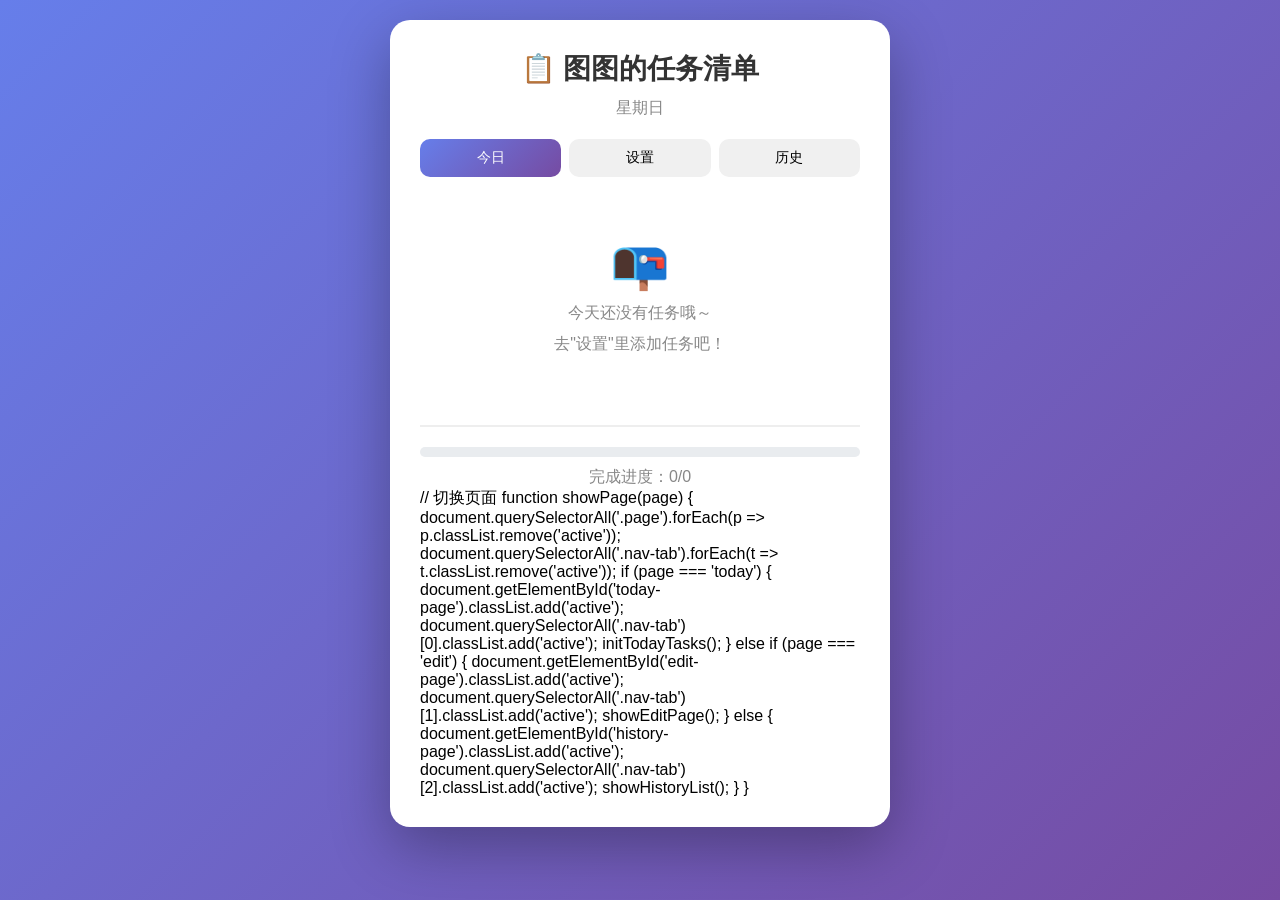
==== commit 1fd5ba4f: "移除本周标签，简化界面" ====
--- a/today.html
+++ b/today.html
@@ -134,41 +134,6 @@
             color: #888;
             font-size: 16px;
         }
-        .week-grid {
-            display: grid;
-            grid-template-columns: repeat(7, 1fr);
-            gap: 5px;
-            margin-bottom: 20px;
-        }
-        .day-card {
-            padding: 10px 5px;
-            background: #f8f9fa;
-            border-radius: 10px;
-            text-align: center;
-            cursor: pointer;
-            transition: all 0.3s;
-            border: 2px solid transparent;
-        }
-        .day-card:hover {
-            background: #e9ecef;
-        }
-        .day-card.today {
-            border-color: #667eea;
-            background: linear-gradient(135deg, #667eea, #764ba2);
-            color: white;
-        }
-        .day-card .day-name {
-            font-size: 12px;
-            margin-bottom: 5px;
-        }
-        .day-card .day-date {
-            font-size: 18px;
-            font-weight: bold;
-        }
-        .day-card .day-status {
-            font-size: 10px;
-            margin-top: 5px;
-        }
         .history-list {
             list-style: none;
             max-height: 400px;
@@ -373,7 +338,6 @@
         <!-- 导航标签 -->
         <div class="nav-tabs">
             <button class="nav-tab active" onclick="showPage('today')">今日</button>
-            <button class="nav-tab" onclick="showPage('week')">本周</button>
             <button class="nav-tab" onclick="showPage('edit')">设置</button>
             <button class="nav-tab" onclick="showPage('history')">历史</button>
         </div>
@@ -392,20 +356,25 @@
             </div>
         </div>
         
-        <!-- 本周计划页面 -->
-        <div id="week-page" class="page">
-            <h3 style="margin-bottom: 15px; color: #333;">📅 本周计划</h3>
-            <div class="week-grid" id="weekGrid">
-                <!-- 动态生成 -->
-            </div>
-            <div id="weekDetail" style="display: none;">
-                <h3 style="margin-bottom: 15px; color: #333;" id="weekDetailTitle"></h3>
-                <ul class="task-list" id="weekTaskList">
-                    <!-- 动态生成 -->
-                </ul>
-                <button class="back-btn" onclick="showWeekGrid()">← 返回周视图</button>
-            </div>
-        </div>
+        // 切换页面
+        function showPage(page) {
+            document.querySelectorAll('.page').forEach(p => p.classList.remove('active'));
+            document.querySelectorAll('.nav-tab').forEach(t => t.classList.remove('active'));
+            
+            if (page === 'today') {
+                document.getElementById('today-page').classList.add('active');
+                document.querySelectorAll('.nav-tab')[0].classList.add('active');
+                initTodayTasks();
+            } else if (page === 'edit') {
+                document.getElementById('edit-page').classList.add('active');
+                document.querySelectorAll('.nav-tab')[1].classList.add('active');
+                showEditPage();
+            } else {
+                document.getElementById('history-page').classList.add('active');
+                document.querySelectorAll('.nav-tab')[2].classList.add('active');
+                showHistoryList();
+            }
+        }
         
         <!-- 设置/编辑页面 -->
         <div id="edit-page" class="page">
@@ -743,82 +712,6 @@
             }, 2000);
         }
 
-        // 显示周视图
-        function showWeekGrid() {
-            document.getElementById('weekDetail').style.display = 'none';
-            const grid = document.getElementById('weekGrid');
-            grid.innerHTML = '';
-            
-            const todayIndex = new Date().getDay();
-            
-            for (let i = 0; i < 7; i++) {
-                const weekday = WEEKDAYS[i];
-                const tasks = getTasks(weekday);
-                const state = getDayState(weekday);
-                const completed = state.filter(s => s).length;
-                const isToday = i === todayIndex;
-                
-                const card = document.createElement('div');
-                card.className = `day-card${isToday ? ' today' : ''}`;
-                card.onclick = () => showDayDetail(weekday, i);
-                card.innerHTML = `
-                    <div class="day-name">${WEEKDAYS_SHORT[i]}</div>
-                    <div class="day-date">${tasks.length > 0 ? '📋' : '○'}</div>
-                    <div class="day-status">${completed}/${tasks.length}</div>
-                `;
-                grid.appendChild(card);
-            }
-        }
-
-        // 显示某天详情
-        function showDayDetail(weekday, dayIndex) {
-            document.getElementById('weekGrid').style.display = 'none';
-            document.getElementById('weekDetail').style.display = 'block';
-            
-            const tasks = getTasks(weekday);
-            const state = getDayState(weekday);
-            const taskList = document.getElementById('weekTaskList');
-            taskList.innerHTML = '';
-            
-            document.getElementById('weekDetailTitle').textContent = WEEKDAYS_CN[dayIndex];
-            
-            if (tasks.length === 0) {
-                taskList.innerHTML = '<div class="empty-state"><div class="icon">📭</div><p>这天还没有任务哦～</p></div>';
-                return;
-            }
-            
-            tasks.forEach((task, index) => {
-                const completed = state[index] || false;
-                const li = document.createElement('li');
-                li.className = `task-item${completed ? ' completed' : ''}`;
-                li.onclick = () => toggleWeekTask(weekday, index, li);
-                li.innerHTML = `
-                    <div class="checkbox"></div>
-                    <span class="task-text">${task}</span>
-                `;
-                taskList.appendChild(li);
-            });
-        }
-
-        // 切换周视图任务
-        function toggleWeekTask(weekday, index, element) {
-            const state = getDayState(weekday);
-            state[index] = !state[index];
-            saveDayState(weekday, state);
-            element.classList.toggle('completed');
-            showWeekGrid();
-            
-            if (state[index]) {
-                createConfetti();
-            }
-        }
-
-        // 返回周视图
-        function showWeekGrid() {
-            document.getElementById('weekDetail').style.display = 'none';
-            document.getElementById('weekGrid').style.display = 'grid';
-        }
-
         // 显示历史列表
         function showHistoryList() {
             document.getElementById('historyDetail').style.display = 'none';
